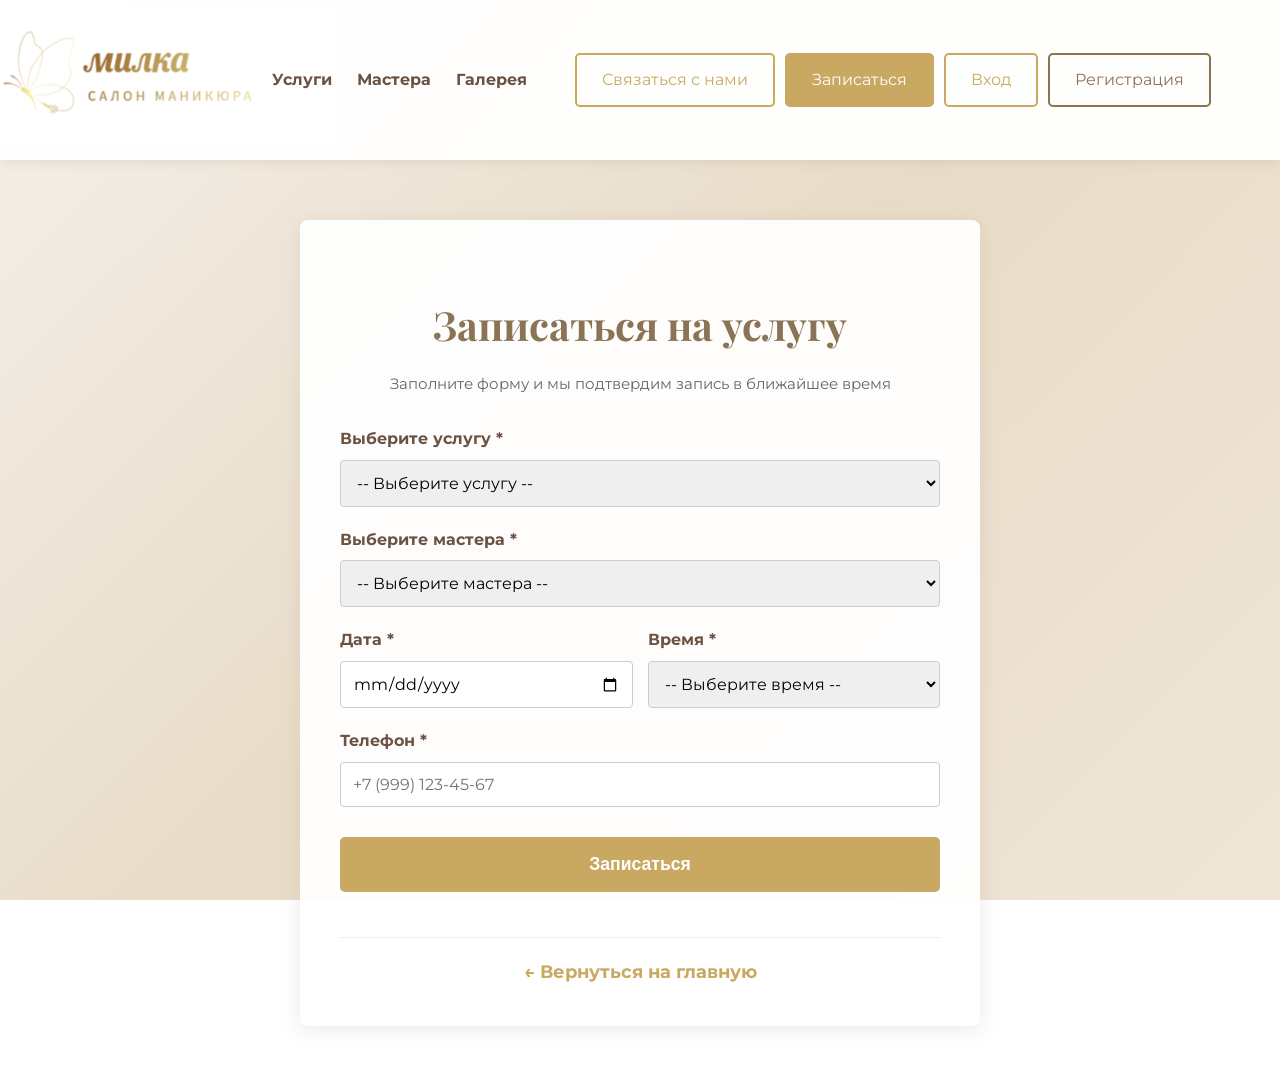
==== appointment.html @ 0c0ec525 "fail" ====
<!DOCTYPE html>
<html lang="ru">
<head>
    <!-- Основные настройки страницы -->
    <meta charset="UTF-8">
    <meta name="viewport" content="width=device-width, initial-scale=1.0">
    <title>Записаться на услугу - Студия маникюра "Милка"</title>
    
    <!-- Подключение стилей -->
    <link rel="stylesheet" href="css/style.css">
    
    <!-- Подключение шрифтов Google Fonts -->
    <link rel="preconnect" href="https://fonts.googleapis.com">
    <link rel="preconnect" href="https://fonts.gstatic.com" crossorigin>
    <link href="https://fonts.googleapis.com/css2?family=Montserrat:wght@400;700&family=Playfair+Display:wght@700&display=swap" rel="stylesheet">
</head>
<body>
    <!-- Шапка сайта -->
    <header>
        <div class="container">
            <!-- Логотип -->
            <div class="logo">
                <img src="img/2026-03-20_21-55-19.png" alt="Логотип Студии маникюра">
            </div>
            
            <!-- Навигационное меню -->
            <nav>
                <ul>
                    <li><a href="salon_manicur.html#services">Услуги</a></li>
                    <li><a href="salon_manicur.html#masters">Мастера</a></li>
                    <li><a href="salon_manicur.html#gallery">Галерея</a></li>
                </ul>
            </nav>
            
            <!-- Кнопки в шапке -->
            <div class="header-actions">
                <a href="contact.html" class="btn-secondary">Связаться с нами</a>
                <a href="appointment.html" class="btn-primary">Записаться</a>
                <a href="login.html" class="btn-secondary" id="authLink">Вход</a>
                <a href="registration.html" class="btn-register" id="regLink">Регистрация</a>
                <a href="#" class="btn-secondary" id="logoutLink" style="display: none;">Выход</a>
            </div>
        </div>
    </header>

    <!-- Основная секция с формой записи -->
    <div class="appointment-page">
        <div class="container">
            <div class="appointment-form-wrapper">
                <!-- Заголовок формы -->
                <h2>Записаться на услугу</h2>
                <p class="form-subtitle">Заполните форму и мы подтвердим запись в ближайшее время</p>

                <!-- Сообщение об успехе (скрыто по умолчанию) -->
                <div id="successMessage" class="success-message">
                    <strong>✓ Заявка отправлена!</strong><br>
                    Мы свяжемся с вами в течение 15 минут для подтверждения записи.
                </div>

                <!-- Сообщение об ошибке (скрыто по умолчанию) -->
                <div id="errorMessage" class="error-message">
                    <strong>✗ Ошибка!</strong><br>
                    Пожалуйста, проверьте правильность заполнения полей.
                </div>

                <!-- Форма записи -->
                <form id="appointment-form">
                    <!-- Выбор услуги (загружается из базы данных через JS) -->
                    <label for="service-select">Выберите услугу *</label>
                    <select id="service-select" name="service" required>
                        <option value="">-- Выберите услугу --</option>
                    </select>
                    <div class="error-message" id="service-select-error"></div>

                    <!-- Выбор мастера (загружается из базы данных через JS) -->
                    <label for="master-select">Выберите мастера *</label>
                    <select id="master-select" name="master" required>
                        <option value="">-- Выберите мастера --</option>
                    </select>
                    <div class="error-message" id="master-select-error"></div>

                    <!-- Дата и время записи -->
                    <div class="form-row">
                        <div class="form-group">
                            <label for="appointment-date">Дата *</label>
                            <input type="date" id="appointment-date" name="date" required>
                            <div class="error-message" id="appointment-date-error"></div>
                        </div>
                        <div class="form-group">
                            <label for="appointment-time">Время *</label>
                            <select id="appointment-time" name="time" required>
                                <option value="">-- Выберите время --</option>
                                <option value="09:00">09:00</option>
                                <option value="10:00">10:00</option>
                                <option value="11:00">11:00</option>
                                <option value="12:00">12:00</option>
                                <option value="13:00">13:00</option>
                                <option value="14:00">14:00</option>
                                <option value="15:00">15:00</option>
                                <option value="16:00">16:00</option>
                                <option value="17:00">17:00</option>
                                <option value="18:00">18:00</option>
                                <option value="19:00">19:00</option>
                                <option value="20:00">20:00</option>
                            </select>
                            <div class="error-message" id="appointment-time-error"></div>
                        </div>
                    </div>

                    <!-- Контактный телефон -->
                    <label for="appointment-phone">Телефон *</label>
                    <input type="tel" id="appointment-phone" name="phone" placeholder="+7 (999) 123-45-67" required>
                    <div class="error-message" id="appointment-phone-error"></div>

                    <!-- Кнопка отправки формы -->
                    <button type="submit" class="btn-submit">Записаться</button>
                </form>

                <!-- Ссылка возврата на главную страницу -->
                <div class="back-link">
                    <a href="salon_manicur.html">← Вернуться на главную</a>
                </div>
            </div>
        </div>
    </div>

    <!-- Подключение JavaScript файла -->
    <script src="js/script.js"></script>
</body>
</html>
---- css/style.css ----
/* ============================================
   ОСНОВНЫЕ СТИЛИ САЙТА
   Студия маникюра "Милка"
   ============================================ */

/* --- Базовые настройки --- */
body {
    margin: 0;
    font-family: 'Montserrat', sans-serif;
    color: #4a4a4a;
    line-height: 1.6;
    background: linear-gradient(135deg, #f5f0eb 0%, #e8dcc8 50%, #f0e6d8 100%);
    background-attachment: fixed;
    min-height: 100vh;
}

.container {
    width: 90%;
    max-width: 1200px;
    margin: 0 auto;
    padding: 0 15px;
}

/* --- Заголовки --- */
h1, h2, h3 {
    font-family: 'Playfair Display', serif;
    text-align: center;
    margin-bottom: 20px;
}

h2 {
    font-size: 2.5em;
    color: #8b7355;
}

h3 {
    font-size: 1.5em;
    color: #6b5344;
}

/* --- Ссылки --- */
a {
    text-decoration: none;
    color: #c9a961;
}

/* --- Кнопки --- */
.btn-primary {
    background-color: #c9a961;
    color: #fff;
    border: 2px solid #c9a961;
    padding: 12px 25px;
    border-radius: 5px;
    margin: 5px;
    cursor: pointer;
    display: inline-block;
}

.btn-secondary {
    background-color: transparent;
    color: #c9a961;
    border: 2px solid #c9a961;
    padding: 12px 25px;
    border-radius: 5px;
    margin: 5px;
    cursor: pointer;
    display: inline-block;
}

.btn-register {
    background-color: transparent;
    color: #8b7355;
    border: 2px solid #8b7355;
    padding: 12px 25px;
    border-radius: 5px;
    margin: 5px;
    cursor: pointer;
    display: inline-block;
}

.btn-hero {
    background-color: #b89650;
    color: #fff;
    padding: 15px 30px;
    border-radius: 5px;
    margin: 5px;
    cursor: pointer;
    display: inline-block;
}

/* --- Шапка --- */
header {
    background-color: rgba(255, 255, 255, 0.95);
    padding: 15px 0;
    box-shadow: 0 2px 10px rgba(139, 115, 85, 0.15);
    position: sticky;
    top: 0;
    z-index: 1000;
}

header .container {
    display: flex;
    justify-content: space-between;
    align-items: center;
}

.logo img {
    height: 134px;
    width: 400px;
    margin: -5px -137px -7px -124px;
}

header nav ul {
    list-style: none;
    display: flex;
    margin: 0;
    padding: 0;
}

header nav ul li {
    margin-left: 25px;
}

header nav ul li a {
    font-weight: bold;
    color: #6b5344;
}

.header-actions {
    display: flex;
    align-items: center;
}

/* --- Главный экран (Hero) --- */
.hero {
    background: linear-gradient(135deg, rgba(139, 115, 85, 0.85) 0%, rgba(184, 150, 100, 0.8) 100%);
    text-align: center;
    padding: 100px 0;
    min-height: 500px;
    display: flex;
    align-items: center;
    justify-content: center;
    border-radius: 15px;
    margin: 20px;
    box-shadow: 0 10px 40px rgba(139, 115, 85, 0.3);
}

.hero h1 {
    font-size: 56px;
    margin-bottom: 15px;
    color: #fff;
}

.hero p {
    font-size: 1.2em;
    margin-bottom: 30px;
    color: #fff;
}

/* --- Услуги --- */
.services {
    padding: 60px 0;
}

.services-grid {
    display: grid;
    grid-template-columns: repeat(auto-fit, minmax(280px, 1fr));
    gap: 30px;
}

.service-item {
    text-align: center;
    background-color: rgba(255, 255, 255, 0.95);
    padding: 25px;
    border-radius: 8px;
    box-shadow: 0 4px 15px rgba(0, 0, 0, 0.08);
}

.service-item img {
    border-radius: 5px;
    margin-bottom: 15px;
    width: 100%;
    height: 200px;
    object-fit: cover;
}

.service-item h3 {
    font-size: 25.6px;
}

.service-item p {
    font-size: 15.2px;
    color: #666;
    margin-bottom: 15px;
}

.price {
    font-weight: bold;
    font-size: 19.2px;
    color: #8b7355;
    margin-top: 10px;
}

/* --- Галерея --- */
.gallery {
    padding: 60px 0;
}

.gallery-grid {
    display: grid;
    grid-template-columns: repeat(auto-fit, minmax(250px, 1fr));
    gap: 15px;
}

.gallery-item {
    overflow: hidden;
    border-radius: 10px;
}

.gallery-item img {
    width: 100%;
    height: 250px;
    object-fit: cover;
}

/* --- Мастера --- */
#masters {
    padding: 60px 0;
}

.masters-grid {
    display: grid;
    grid-template-columns: repeat(auto-fit, minmax(280px, 1fr));
    gap: 30px;
}

.master-card {
    text-align: center;
    background-color: rgba(255, 255, 255, 0.95);
    padding: 25px;
    border-radius: 8px;
    box-shadow: 0 4px 15px rgba(0, 0, 0, 0.08);
}

.master-card img {
    width: 150px;
    height: 150px;
    border-radius: 50%;
    object-fit: cover;
    margin: 0 auto 15px auto;
    border: 3px solid #c9a961;
}

.master-card h3 {
    margin-bottom: 5px;
}

.master-card p {
    font-size: 0.9em;
    color: #666;
}

/* --- Подвал --- */
footer {
    background-color: rgba(255, 255, 255, 0.95);
    padding: 60px 0;
    margin-top: 60px;
}

footer h2 {
    margin-bottom: 40px;
    color: #8b7355;
}

.contact-info {
    display: flex;
    justify-content: center;
    flex-wrap: wrap;
    gap: 30px;
    text-align: center;
    margin-bottom: 30px;
}

.contact-item {
    display: flex;
    align-items: center;
    gap: 10px;
}

.contact-item a,
.contact-item p {
    font-size: 1.1em;
    color: #333;
    margin: 0;
}

.contact-actions {
    text-align: center;
}

/* --- Страницы входа/регистрации/контактов --- */
.login-page,
.registration-page,
.contact-page {
    padding: 60px 0;
    min-height: calc(100vh - 100px);
}

.login-form-wrapper,
.registration-form-wrapper,
.contact-form-wrapper {
    background-color: rgba(255, 255, 255, 0.95);
    padding: 40px;
    border-radius: 8px;
    box-shadow: 0 4px 20px rgba(139, 115, 85, 0.15);
    max-width: 450px;
    width: 90%;
    margin: 0 auto;
}

.contact-form-wrapper {
    max-width: 600px;
}

.login-form-wrapper h2,
.registration-form-wrapper h2,
.contact-form-wrapper h2 {
    text-align: center;
    margin-bottom: 30px;
    color: #8b7355;
}

.login-form-wrapper label,
.registration-form-wrapper label,
.contact-form-wrapper label {
    display: block;
    margin-bottom: 8px;
    font-weight: bold;
    color: #6b5344;
}

.login-form-wrapper input,
.registration-form-wrapper input,
.contact-form-wrapper input,
.contact-form-wrapper textarea {
    width: 100%;
    padding: 12px;
    margin-bottom: 20px;
    border: 1px solid #ccc;
    border-radius: 4px;
    box-sizing: border-box;
    font-family: 'Montserrat', sans-serif;
}

/* Ошибки валидации */
input.input-error,
textarea.input-error,
select.input-error {
    border-color: #dc3545 !important;
    background-color: #fff8f8;
}

input.input-valid,
textarea.input-valid,
select.input-valid {
    border-color: #28a745 !important;
}

.error-message {
    color: #dc3545;
    font-size: 0.85em;
    margin-top: -10px;
    margin-bottom: 15px;
    padding: 0 5px;
    display: none;
}

.error-message.visible {
    display: block;
}

.contact-form-wrapper textarea {
    resize: vertical;
    min-height: 120px;
}

.login-form-wrapper .btn-primary,
.registration-form-wrapper .btn-primary {
    width: 100%;
    margin: 10px 0 20px 0;
}

.login-footer,
.registration-footer,
.login-back,
.registration-back,
.contact-back {
    text-align: center;
    margin-top: 15px;
    font-size: 0.9em;
    color: #666;
}

.login-footer a,
.registration-footer a,
.login-back a,
.registration-back a,
.contact-back a {
    color: #c9a961;
    font-weight: bold;
}

.login-back,
.registration-back,
.contact-back {
    margin-top: 25px;
    padding-top: 20px;
    border-top: 1px solid #eee;
}

/* --- Адаптивность --- */
@media (max-width: 768px) {
    header {
        padding: 10px 0;
    }

    header .container {
        flex-direction: column;
        gap: 15px;
    }

    .logo img {
        height: 60px;
        width: auto;
        margin: 0;
    }

    header nav ul {
        flex-wrap: wrap;
        justify-content: center;
        gap: 15px;
    }

    header nav ul li {
        margin: 0;
    }

    .header-actions {
        flex-wrap: wrap;
        justify-content: center;
        gap: 10px;
    }

    .hero {
        padding: 60px 15px;
        margin: 10px;
    }

    .hero h1 {
        font-size: 36px;
    }

    h2 {
        font-size: 28px;
    }

    .services-grid,
    .masters-grid {
        grid-template-columns: 1fr;
        gap: 20px;
    }

    .gallery-grid {
        grid-template-columns: repeat(2, 1fr);
        gap: 10px;
    }

    .contact-info {
        flex-direction: column;
    }
}

@media (max-width: 480px) {
    .hero h1 {
        font-size: 28px;
    }

    h2 {
        font-size: 24px;
    }

    .gallery-grid {
        grid-template-columns: 1fr;
    }

    .header-actions .btn {
        width: 100%;
        max-width: 250px;
    }
}

/* ============================================
   СТРАНИЦА ЗАПИСИ НА УСЛУГУ
   ============================================ */
.appointment-page {
    min-height: calc(100vh - 100px);
    padding: 60px 0;
}

.appointment-form-wrapper {
    background-color: rgba(255, 255, 255, 0.95);
    padding: 40px;
    border-radius: 8px;
    box-shadow: 0 4px 20px rgba(139, 115, 85, 0.15);
    max-width: 600px;
    width: 100%;
    margin: 0 auto;
}

.appointment-form-wrapper h2 {
    text-align: center;
    margin-bottom: 10px;
    color: #8b7355;
}

.appointment-form-wrapper .form-subtitle {
    text-align: center;
    color: #666;
    margin-bottom: 30px;
    font-size: 0.95em;
}

.appointment-form-wrapper label {
    display: block;
    margin-bottom: 8px;
    font-weight: bold;
    color: #6b5344;
}

.appointment-form-wrapper input[type="text"],
.appointment-form-wrapper input[type="email"],
.appointment-form-wrapper input[type="tel"],
.appointment-form-wrapper input[type="date"],
.appointment-form-wrapper select,
.appointment-form-wrapper textarea {
    width: 100%;
    padding: 12px;
    margin-bottom: 20px;
    border: 1px solid #ccc;
    border-radius: 4px;
    box-sizing: border-box;
    font-family: 'Montserrat', sans-serif;
    font-size: 1em;
}

.appointment-form-wrapper input:focus,
.appointment-form-wrapper select:focus,
.appointment-form-wrapper textarea:focus {
    outline: none;
    border-color: #c9a961;
    box-shadow: 0 0 5px rgba(201, 169, 97, 0.3);
}

.appointment-form-wrapper textarea {
    resize: vertical;
    min-height: 80px;
}

.appointment-form-wrapper .btn-submit {
    width: 100%;
    background-color: #c9a961;
    color: #fff;
    border: 2px solid #c9a961;
    padding: 15px 25px;
    border-radius: 5px;
    cursor: pointer;
    font-weight: bold;
    font-size: 1.1em;
    margin: 10px 0 20px 0;
    transition: all 0.3s ease;
}

.appointment-form-wrapper .btn-submit:hover {
    background-color: #b89650;
    border-color: #b89650;
}

.form-row {
    display: flex;
    gap: 15px;
}

.form-row .form-group {
    flex: 1;
}

.service-info {
    background-color: #f9f5f0;
    padding: 15px;
    border-radius: 5px;
    margin-bottom: 20px;
    border-left: 4px solid #c9a961;
}

.service-info p {
    margin: 5px 0;
    color: #6b5344;
}

.service-info .price-display {
    font-weight: bold;
    font-size: 1.2em;
    color: #8b7355;
}

.time-slots {
    display: grid;
    grid-template-columns: repeat(3, 1fr);
    gap: 10px;
    margin-bottom: 20px;
}

.time-slot {
    padding: 10px;
    border: 1px solid #ccc;
    border-radius: 4px;
    text-align: center;
    cursor: pointer;
    transition: all 0.3s ease;
    background-color: #fff;
}

.time-slot:hover {
    border-color: #c9a961;
    background-color: #fff9f0;
}

.time-slot.selected {
    background-color: #c9a961;
    color: #fff;
    border-color: #c9a961;
}

.time-slot.disabled {
    background-color: #f0f0f0;
    color: #999;
    cursor: not-allowed;
    border-color: #ddd;
}

.success-message {
    display: none;
    background-color: #d4edda;
    border: 1px solid #c3e6cb;
    color: #155724;
    padding: 20px;
    border-radius: 5px;
    text-align: center;
    margin-bottom: 20px;
}

.error-message {
    display: none;
    background-color: #f8d7da;
    border: 1px solid #f5c6cb;
    color: #721c24;
    padding: 20px;
    border-radius: 5px;
    text-align: center;
    margin-bottom: 20px;
}

@media (max-width: 600px) {
    .form-row {
        flex-direction: column;
        gap: 0;
    }

    .time-slots {
        grid-template-columns: repeat(2, 1fr);
    }

    .appointment-form-wrapper {
        padding: 25px;
    }
}

/* ============================================
   СТРАНИЦА КОНТАКТОВ
   ============================================ */
.contact-page {
    padding: 60px 0;
    min-height: calc(100vh - 100px);
}

.contact-page h2 {
    margin-bottom: 40px;
    color: #8b7355;
}

.contact-content {
    display: grid;
    grid-template-columns: 1fr 1fr;
    gap: 40px;
    margin-bottom: 60px;
}

.contact-info-block,
.contact-form-block {
    background-color: rgba(255, 255, 255, 0.95);
    padding: 40px;
    border-radius: 8px;
    box-shadow: 0 4px 20px rgba(139, 115, 85, 0.15);
}

.contact-info-block h3,
.contact-form-block h3 {
    text-align: center;
    margin-bottom: 30px;
    color: #8b7355;
    font-size: 1.8em;
}

.contact-item {
    display: flex;
    align-items: flex-start;
    gap: 15px;
    margin-bottom: 25px;
}

.contact-icon {
    font-size: 1.5em;
    min-width: 30px;
}

.contact-item strong {
    display: block;
    margin-bottom: 5px;
    color: #6b5344;
}

.contact-item p {
    margin: 0;
    color: #4a4a4a;
}

.contact-item a {
    color: #c9a961;
    font-weight: bold;
}

.contact-item a:hover {
    color: #8b7355;
}

.social-links {
    margin-top: 30px;
    padding-top: 25px;
    border-top: 1px solid #eee;
}

.social-links h4 {
    text-align: center;
    margin-bottom: 20px;
    color: #6b5344;
    font-family: 'Montserrat', sans-serif;
    font-weight: bold;
}

.social-buttons {
    display: flex;
    justify-content: center;
    gap: 15px;
    flex-wrap: wrap;
}

.social-btn {
    background-color: #c9a961;
    color: #fff;
    padding: 10px 20px;
    border-radius: 5px;
    text-decoration: none;
    font-weight: bold;
    transition: background-color 0.3s;
}

.social-btn:hover {
    background-color: #8b7355;
    color: #fff;
}

.contact-form-block label {
    display: block;
    margin-bottom: 8px;
    font-weight: bold;
    color: #6b5344;
}

.contact-form-block input[type="text"],
.contact-form-block input[type="tel"],
.contact-form-block input[type="email"],
.contact-form-block textarea {
    width: 100%;
    padding: 12px;
    margin-bottom: 20px;
    border: 1px solid #ccc;
    border-radius: 4px;
    box-sizing: border-box;
    font-family: 'Montserrat', sans-serif;
    font-size: 1em;
}

.contact-form-block textarea {
    resize: vertical;
    min-height: 120px;
}

.contact-form-block .btn-primary {
    width: 100%;
    margin: 10px 0 20px 0;
    font-size: 1.1em;
}

.back-link {
    text-align: center;
    margin-top: 25px;
    padding-top: 20px;
    border-top: 1px solid #eee;
}

.back-link a {
    color: #c9a961;
    font-weight: bold;
    font-size: 1.1em;
}
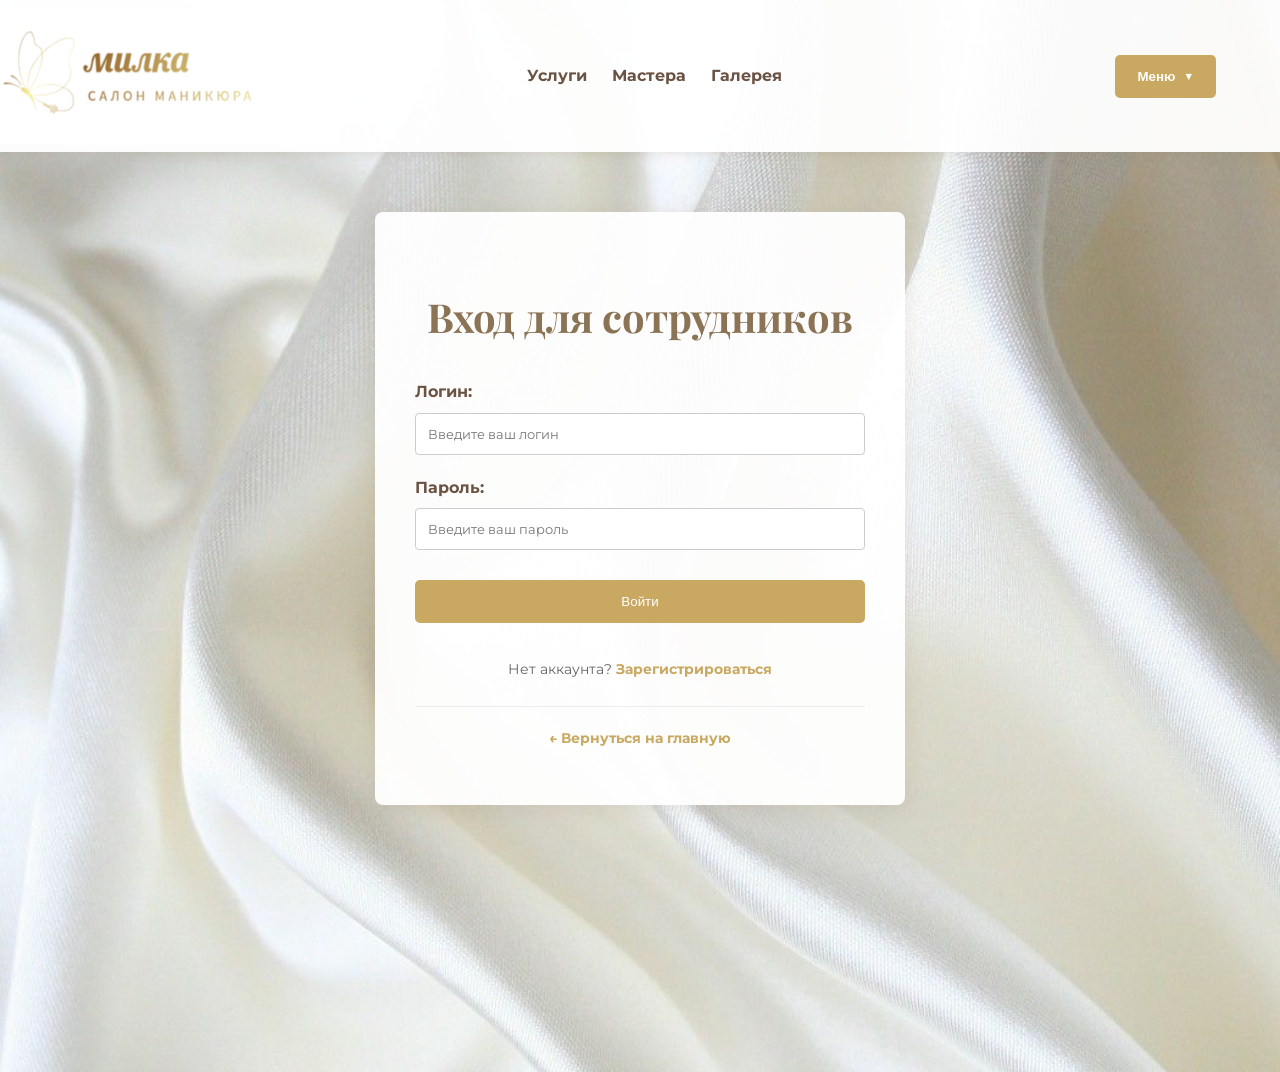
==== commit 55b4fa19: "завершение" ====
--- a/appointment.html
+++ b/appointment.html
@@ -7,7 +7,8 @@
     <title>Записаться на услугу - Студия маникюра "Милка"</title>
     
     <!-- Подключение стилей -->
-    <link rel="stylesheet" href="css/style.css">
+    <link rel="stylesheet" href="css/common.css">
+    <link rel="stylesheet" href="css/appointment.css">
     
     <!-- Подключение шрифтов Google Fonts -->
     <link rel="preconnect" href="https://fonts.googleapis.com">
@@ -26,19 +27,22 @@
             <!-- Навигационное меню -->
             <nav>
                 <ul>
-                    <li><a href="salon_manicur.html#services">Услуги</a></li>
-                    <li><a href="salon_manicur.html#masters">Мастера</a></li>
-                    <li><a href="salon_manicur.html#gallery">Галерея</a></li>
+                    <li><a href="index.html#services">Услуги</a></li>
+                    <li><a href="index.html#masters">Мастера</a></li>
+                    <li><a href="index.html#gallery">Галерея</a></li>
                 </ul>
             </nav>
             
             <!-- Кнопки в шапке -->
             <div class="header-actions">
-                <a href="contact.html" class="btn-secondary">Связаться с нами</a>
-                <a href="appointment.html" class="btn-primary">Записаться</a>
-                <a href="login.html" class="btn-secondary" id="authLink">Вход</a>
-                <a href="registration.html" class="btn-register" id="regLink">Регистрация</a>
-                <a href="#" class="btn-secondary" id="logoutLink" style="display: none;">Выход</a>
+                <button class="menu-toggle" id="menuToggle">Меню</button>
+                <div class="header-actions-menu" id="headerMenu">
+                    <a href="contact.html" class="btn-secondary">Связаться с нами</a>
+                    <a href="appointment.html" class="btn-primary">Записаться</a>
+                    <a href="login.html" class="btn-secondary" id="authLink">Вход</a>
+                    <a href="registration.html" class="btn-register" id="regLink">Регистрация</a>
+                    <a href="#" class="btn-secondary" id="logoutLink" style="display: none;">Выход</a>
+                </div>
             </div>
         </div>
     </header>
@@ -109,7 +113,7 @@
 
                     <!-- Контактный телефон -->
                     <label for="appointment-phone">Телефон *</label>
-                    <input type="tel" id="appointment-phone" name="phone" placeholder="+7 (999) 123-45-67" required>
+                    <input type="tel" id="appointment-phone" name="phone" placeholder="+7 (___) ___-__-__" pattern="\+7\s\(\d{3}\)\s\d{3}-\d{2}-\d{2}" required>
                     <div class="error-message" id="appointment-phone-error"></div>
 
                     <!-- Кнопка отправки формы -->
@@ -118,13 +122,14 @@
 
                 <!-- Ссылка возврата на главную страницу -->
                 <div class="back-link">
-                    <a href="salon_manicur.html">← Вернуться на главную</a>
+                    <a href="index.html">← Вернуться на главную</a>
                 </div>
             </div>
         </div>
     </div>
 
     <!-- Подключение JavaScript файла -->
-    <script src="js/script.js"></script>
+    <script src="js/common.js"></script>
+    <script src="js/appointment.js"></script>
 </body>
 </html>
--- a/css/common.css
+++ b/css/common.css
@@ -0,0 +1,381 @@
+/* ============================================
+   ОБЩИЕ СТИЛИ ДЛЯ ВСЕХ СТРАНИЦ
+   Студия маникюра "Милка"
+   ============================================ */
+
+/* --- Базовые настройки --- */
+body {
+    margin: 0;
+    font-family: 'Montserrat', sans-serif;
+    line-height: 1.6;
+    background: url("фон2.jpg");
+    background-size: cover;
+    background-repeat: no-repeat;
+    background-position: center;
+    min-height: 100vh;
+    
+}
+ /* body {
+    background: url("фон2.jpg");
+    background-size: cover;
+    background-repeat: no-repeat;
+    background-position: center;
+} */
+
+.container {
+    width: 90%;
+    max-width: 1200px;
+    margin: 0 auto;
+    padding: 0 15px;
+}
+
+/* --- Заголовки --- */
+h1, h2, h3 {
+    font-family: 'Playfair Display', serif;
+    text-align: center;
+    margin-bottom: 20px;
+}
+
+h2 {
+    font-size: 2.5em;
+    color: #8b7355;
+}
+
+h3 {
+    font-size: 1.5em;
+    color: #6b5344;
+}
+
+/* --- Ссылки --- */
+a {
+    text-decoration: none;
+    color: #c9a961;
+}
+
+/* --- Кнопки --- */
+.btn-primary {
+    background-color: #c9a961;
+    color: #fff;
+    border: 2px solid #c9a961;
+    padding: 12px 25px;
+    border-radius: 5px;
+    margin: 5px;
+    cursor: pointer;
+    display: inline-block;
+}
+
+.btn-secondary {
+    background-color: transparent;
+    color: #c9a961;
+    border: 2px solid #c9a961;
+    padding: 12px 25px;
+    border-radius: 5px;
+    margin: 5px;
+    cursor: pointer;
+    display: inline-block;
+}
+
+.btn-register {
+    background-color: transparent;
+    color: #8b7355;
+    border: 2px solid #8b7355;
+    padding: 12px 25px;
+    border-radius: 5px;
+    margin: 5px;
+    cursor: pointer;
+    display: inline-block;
+}
+
+.btn-hero {
+    background-color: #b89650;
+    color: #fff;
+    padding: 15px 30px;
+    border-radius: 5px;
+    margin: 5px;
+    cursor: pointer;
+    display: inline-block;
+}
+
+/* --- Шапка --- */
+header {
+    background-color: rgba(255, 255, 255, 0.95);
+    padding: 15px 0;
+    box-shadow: 0 2px 10px rgba(139, 115, 85, 0.15);
+    position: sticky;
+    top: 0;
+    z-index: 1000;
+}
+
+header .container {
+    display: flex;
+    justify-content: space-between;
+    align-items: center;
+}
+
+.logo {
+    display: flex;
+    align-items: center;
+}
+
+.logo img {
+    height: 134px;
+    width: 400px;
+    margin: -5px -137px -7px -124px;
+}
+
+.logo-right {
+    margin-left: auto;
+}
+
+header nav {
+    display: flex;
+    justify-content: center;
+    flex: 1;
+    margin-right: 0;
+}
+
+header nav ul {
+    display: flex;
+    justify-content: center;
+    align-items: center;
+    list-style: none;
+    margin: 0;
+    padding: 0;
+    gap: 25px;
+}
+
+header nav ul li {
+    margin: 0;
+    display: flex;
+    align-items: center;
+}
+
+.menu-toggle {
+    margin-left: 10px;
+}
+
+.header-actions {
+    margin-left: 0;
+}
+
+header nav ul li a {
+    font-weight: bold;
+    color: #6b5344;
+}
+
+/* --- Выпадающее меню кнопок --- */
+.header-actions {
+    position: relative;
+}
+
+.menu-toggle {
+    background-color: #c9a961;
+    color: #fff;
+    border: 2px solid #c9a961;
+    padding: 12px 20px;
+    border-radius: 5px;
+    cursor: pointer;
+    font-weight: bold;
+    display: flex;
+    align-items: center;
+    gap: 8px;
+    transition: background-color 0.3s ease;
+}
+
+.menu-toggle:hover {
+    background-color: #b89650;
+    border-color: #b89650;
+}
+
+.menu-toggle::after {
+    content: '▼';
+    font-size: 0.8em;
+    transition: transform 0.3s ease;
+}
+
+.menu-toggle.active::after {
+    transform: rotate(180deg);
+}
+
+.header-actions-menu {
+    display: none;
+    position: absolute;
+    top: 100%;
+    right: 0;
+    background: linear-gradient(135deg, rgba(255, 255, 255, 0.98) 0%, rgba(245, 240, 235, 0.95) 100%);
+    box-shadow: 0 8px 25px rgba(139, 115, 85, 0.25);
+    border-radius: 10px;
+    padding: 12px;
+    min-width: 220px;
+    z-index: 1001;
+    margin-top: 8px;
+    backdrop-filter: blur(10px);
+    border: 1px solid rgba(201, 169, 97, 0.2);
+}
+
+.header-actions-menu.active {
+    display: block;
+    animation: slideDown 0.3s ease;
+}
+
+@keyframes slideDown {
+    from {
+        opacity: 0;
+        transform: translateY(-10px);
+    }
+    to {
+        opacity: 1;
+        transform: translateY(0);
+    }
+}
+
+.header-actions-menu a,
+.header-actions-menu .btn-primary,
+.header-actions-menu .btn-secondary,
+.header-actions-menu .btn-register {
+    display: block;
+    padding: 14px 20px;
+    margin: 6px 0;
+    background: linear-gradient(135deg, #c9a961 0%, #b89650 100%);
+    color: #fff;
+    border: none;
+    font-weight: bold;
+    text-align: center;
+    text-decoration: none;
+    border-radius: 8px;
+    transition: all 0.3s ease;
+    line-height: 1.4;
+    box-shadow: 0 2px 8px rgba(201, 169, 97, 0.3);
+}
+
+.header-actions-menu a:hover,
+.header-actions-menu .btn-primary:hover,
+.header-actions-menu .btn-secondary:hover,
+.header-actions-menu .btn-register:hover {
+    background: linear-gradient(135deg, #b89650 0%, #a08040 100%);
+    transform: translateY(-2px);
+    box-shadow: 0 4px 12px rgba(201, 169, 97, 0.4);
+}
+
+.header-actions-menu a:active,
+.header-actions-menu .btn-primary:active,
+.header-actions-menu .btn-secondary:active,
+.header-actions-menu .btn-register:active {
+    transform: translateY(0);
+}
+
+/* --- Подвал --- */
+footer {
+    background-color: rgba(255, 255, 255, 0.95);
+    padding: 60px 0;
+    margin-top: 60px;
+}
+
+footer h2 {
+    margin-bottom: 40px;
+    color: #8b7355;
+}
+
+.contact-info {
+    display: flex;
+    justify-content: center;
+    flex-wrap: wrap;
+    gap: 30px;
+    text-align: center;
+    margin-bottom: 30px;
+}
+
+.contact-item {
+    display: flex;
+    align-items: center;
+    gap: 10px;
+}
+
+.contact-item a,
+.contact-item p {
+    font-size: 1.1em;
+    color: #333;
+    margin: 0;
+}
+
+.contact-actions {
+    text-align: center;
+}
+
+/* --- Ошибки валидации (общие) --- */
+input.input-error,
+textarea.input-error,
+select.input-error {
+    border-color: red !important;
+    background-color: #fff8f8;
+}
+
+input.input-valid,
+textarea.input-valid,
+select.input-valid {
+    border-color: green !important;
+}
+
+.error-message {
+    color: #b33939;
+    font-size: 0.85em;
+    margin-top: 5px;
+    margin-bottom: 10px;
+    padding: 5px;
+    background-color: #ffcccc;
+    border-radius: 3px;
+    display: none;
+}
+
+/* --- Адаптивность (общая) --- */
+@media (max-width: 768px) {
+    header {
+        padding: 10px 0;
+    }
+
+    header .container {
+        flex-direction: column;
+        gap: 15px;
+    }
+
+    .logo img {
+        height: 60px;
+        width: auto;
+        margin: 0;
+    }
+
+    .logo-right {
+        display: none;
+    }
+
+    header nav ul {
+        flex-wrap: wrap;
+        justify-content: center;
+        gap: 15px;
+    }
+
+    header nav ul li {
+        margin: 0;
+    }
+
+    .header-actions {
+        flex-wrap: wrap;
+        justify-content: center;
+        gap: 10px;
+    }
+
+    h2 {
+        font-size: 28px;
+    }
+}
+
+@media (max-width: 480px) {
+    h2 {
+        font-size: 24px;
+    }
+
+    .header-actions .btn {
+        width: 100%;
+        max-width: 250px;
+    }
+}
--- a/css/appointment.css
+++ b/css/appointment.css
@@ -0,0 +1,198 @@
+/* ============================================
+   СТРАНИЦА ЗАПИСИ НА УСЛУГУ (appointment.html)
+   Студия маникюра "Милка"
+   ============================================ */
+
+/* --- Контейнер страницы --- */
+.appointment-page {
+    min-height: calc(100vh - 100px);
+    padding: 60px 0;
+}
+
+/* --- Обёртка формы --- */
+.appointment-form-wrapper {
+    background-color: rgba(255, 255, 255, 0.95);
+    padding: 40px;
+    border-radius: 8px;
+    box-shadow: 0 4px 20px rgba(139, 115, 85, 0.15);
+    max-width: 600px;
+    width: 100%;
+    margin: 0 auto;
+}
+
+/* --- Заголовок --- */
+.appointment-form-wrapper h2 {
+    text-align: center;
+    margin-bottom: 10px;
+    color: #8b7355;
+}
+
+.appointment-form-wrapper .form-subtitle {
+    text-align: center;
+    color: #666;
+    margin-bottom: 30px;
+    font-size: 0.95em;
+}
+
+/* --- Метки полей --- */
+.appointment-form-wrapper label {
+    display: block;
+    margin-bottom: 8px;
+    font-weight: bold;
+    color: #6b5344;
+}
+
+/* --- Поля ввода --- */
+.appointment-form-wrapper input[type="text"],
+.appointment-form-wrapper input[type="email"],
+.appointment-form-wrapper input[type="tel"],
+.appointment-form-wrapper input[type="date"],
+.appointment-form-wrapper select,
+.appointment-form-wrapper textarea {
+    width: 100%;
+    padding: 12px;
+    margin-bottom: 20px;
+    border: 1px solid #ccc;
+    border-radius: 4px;
+    box-sizing: border-box;
+    font-family: 'Montserrat', sans-serif;
+    font-size: 1em;
+}
+
+.appointment-form-wrapper input:focus,
+.appointment-form-wrapper select:focus,
+.appointment-form-wrapper textarea:focus {
+    outline: none;
+    border-color: #c9a961;
+    box-shadow: 0 0 5px rgba(201, 169, 97, 0.3);
+}
+
+.appointment-form-wrapper textarea {
+    resize: vertical;
+    min-height: 80px;
+}
+
+/* --- Кнопка отправки --- */
+.appointment-form-wrapper .btn-submit {
+    width: 100%;
+    background-color: #c9a961;
+    color: #fff;
+    border: 2px solid #c9a961;
+    padding: 15px 25px;
+    border-radius: 5px;
+    cursor: pointer;
+    font-weight: bold;
+    font-size: 1.1em;
+    margin: 10px 0 20px 0;
+    transition: all 0.3s ease;
+}
+
+.appointment-form-wrapper .btn-submit:hover {
+    background-color: #b89650;
+    border-color: #b89650;
+}
+
+/* --- Строки формы --- */
+.form-row {
+    display: flex;
+    gap: 15px;
+}
+
+.form-row .form-group {
+    flex: 1;
+}
+
+/* --- Информация об услуге --- */
+.service-info {
+    background-color: #f9f5f0;
+    padding: 15px;
+    border-radius: 5px;
+    margin-bottom: 20px;
+    border-left: 4px solid #c9a961;
+}
+
+.service-info p {
+    margin: 5px 0;
+    color: #6b5344;
+}
+
+.service-info .price-display {
+    font-weight: bold;
+    font-size: 1.2em;
+    color: #8b7355;
+}
+
+/* --- Временные слоты --- */
+.time-slots {
+    display: grid;
+    grid-template-columns: repeat(3, 1fr);
+    gap: 10px;
+    margin-bottom: 20px;
+}
+
+.time-slot {
+    padding: 10px;
+    border: 1px solid #ccc;
+    border-radius: 4px;
+    text-align: center;
+    cursor: pointer;
+    transition: all 0.3s ease;
+    background-color: #fff;
+}
+
+.time-slot:hover {
+    border-color: #c9a961;
+    background-color: #fff9f0;
+}
+
+.time-slot.selected {
+    background-color: #c9a961;
+    color: #fff;
+    border-color: #c9a961;
+}
+
+.time-slot.disabled {
+    background-color: #f0f0f0;
+    color: #999;
+    cursor: not-allowed;
+    border-color: #ddd;
+}
+
+/* --- Сообщения --- */
+.success-message {
+    display: none;
+    background-color: #d4edda;
+    border: 1px solid #c3e6cb;
+    color: #155724;
+    padding: 20px;
+    border-radius: 5px;
+    text-align: center;
+    margin-bottom: 20px;
+}
+
+.error-message {
+    display: none;
+    background-color: #f8d7da;
+    border: 1px solid #f5c6cb;
+    color: #721c24;
+    padding: 20px;
+    border-radius: 5px;
+    text-align: center;
+    margin-bottom: 20px;
+}
+
+/* --- Адаптивность --- */
+@media (max-width: 600px) {
+    .form-row {
+        flex-direction: column;
+        gap: 0;
+    }
+
+    .time-slots {
+        grid-template-columns: repeat(2, 1fr);
+    }
+
+    .appointment-form-wrapper {
+        padding: 25px;
+    }
+}
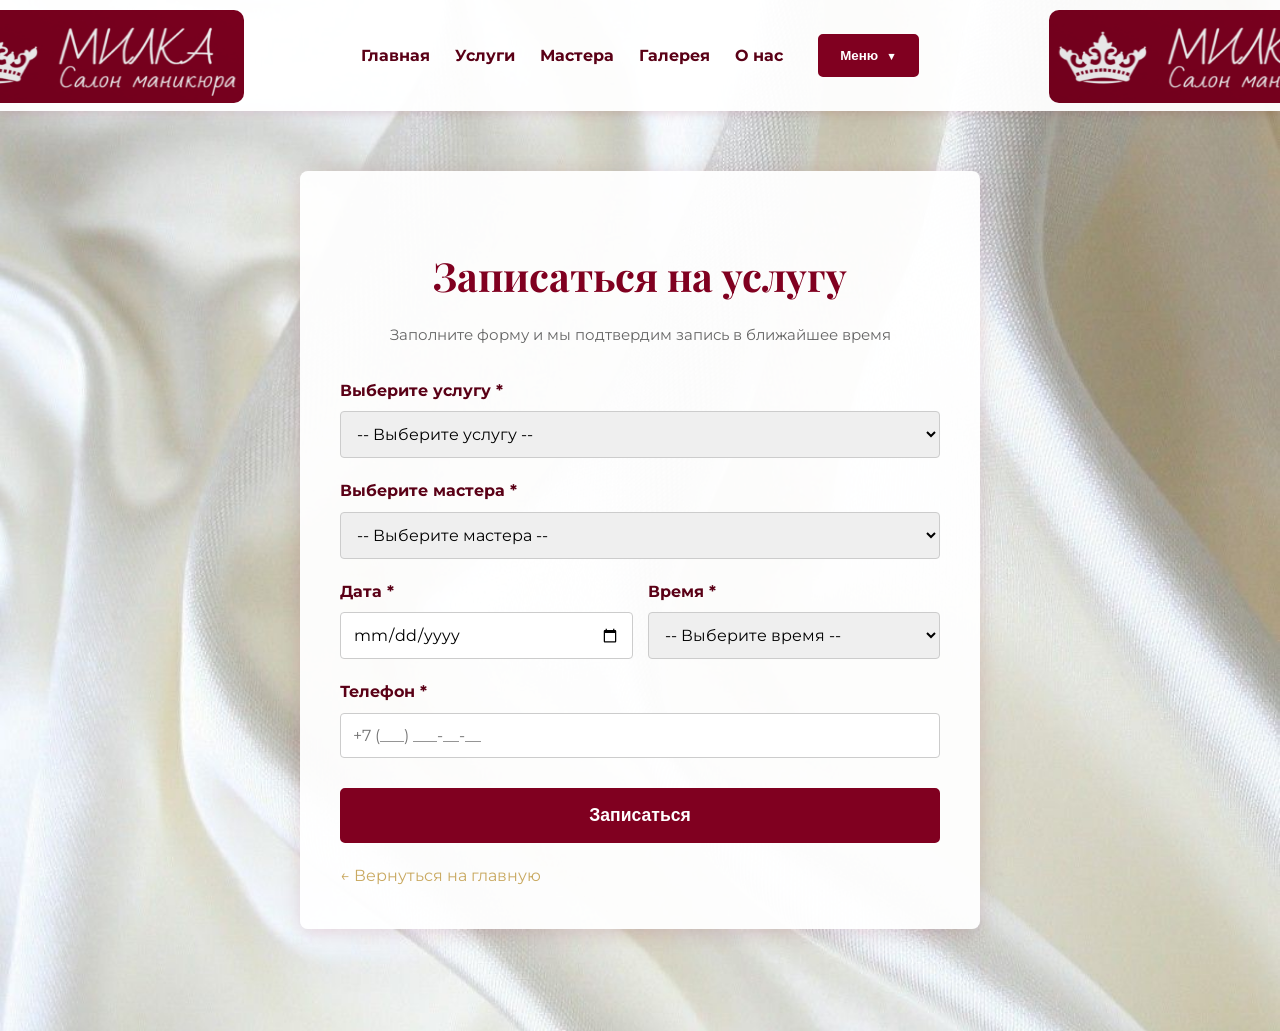
==== commit ee825e5f: "оформление" ====
--- a/appointment.html
+++ b/appointment.html
@@ -19,30 +19,31 @@
     <!-- Шапка сайта -->
     <header>
         <div class="container">
-            <!-- Логотип -->
-            <div class="logo">
-                <img src="img/2026-03-20_21-55-19.png" alt="Логотип Студии маникюра">
+            <div class="logo logo-left">
+                <img src="img/лого.png" alt="Логотип Студии маникюра">
             </div>
-            
-            <!-- Навигационное меню -->
             <nav>
                 <ul>
+                    <li><a href="index.html">Главная</a></li>
                     <li><a href="index.html#services">Услуги</a></li>
                     <li><a href="index.html#masters">Мастера</a></li>
                     <li><a href="index.html#gallery">Галерея</a></li>
+                    <li><a href="about.html">О нас</a></li>
+                    <li><button class="menu-toggle" id="menuToggle">Меню</button></li>
                 </ul>
             </nav>
-            
-            <!-- Кнопки в шапке -->
             <div class="header-actions">
-                <button class="menu-toggle" id="menuToggle">Меню</button>
                 <div class="header-actions-menu" id="headerMenu">
+                    <a href="about.html" class="btn-secondary">О нас</a>
                     <a href="contact.html" class="btn-secondary">Связаться с нами</a>
                     <a href="appointment.html" class="btn-primary">Записаться</a>
                     <a href="login.html" class="btn-secondary" id="authLink">Вход</a>
                     <a href="registration.html" class="btn-register" id="regLink">Регистрация</a>
                     <a href="#" class="btn-secondary" id="logoutLink" style="display: none;">Выход</a>
                 </div>
+            </div>
+            <div class="logo logo-right">
+                <img src="img/лого.png" alt="Логотип Студии маникюра">
             </div>
         </div>
     </header>
--- a/css/common.css
+++ b/css/common.css
@@ -13,7 +13,7 @@
     background-repeat: no-repeat;
     background-position: center;
     min-height: 100vh;
-    
+
 }
  /* body {
     background: url("фон2.jpg");
@@ -22,6 +22,13 @@
     background-position: center;
 } */
 
+:root {
+    --bordeaux-primary: #800020;
+    --bordeaux-dark: #5a0016;
+    --bordeaux-light: #a00028;
+    --bordeaux-accent: #c9a961;
+}
+
 .container {
     width: 90%;
     max-width: 1200px;
@@ -38,12 +45,12 @@
 
 h2 {
     font-size: 2.5em;
-    color: #8b7355;
+    color: var(--bordeaux-primary);
 }
 
 h3 {
     font-size: 1.5em;
-    color: #6b5344;
+    color: var(--bordeaux-dark);
 }
 
 /* --- Ссылки --- */
@@ -54,9 +61,9 @@
 
 /* --- Кнопки --- */
 .btn-primary {
-    background-color: #c9a961;
+    background-color: var(--bordeaux-primary);
     color: #fff;
-    border: 2px solid #c9a961;
+    border: 2px solid var(--bordeaux-primary);
     padding: 12px 25px;
     border-radius: 5px;
     margin: 5px;
@@ -66,8 +73,8 @@
 
 .btn-secondary {
     background-color: transparent;
-    color: #c9a961;
-    border: 2px solid #c9a961;
+    color: var(--bordeaux-primary);
+    border: 2px solid var(--bordeaux-primary);
     padding: 12px 25px;
     border-radius: 5px;
     margin: 5px;
@@ -77,8 +84,8 @@
 
 .btn-register {
     background-color: transparent;
-    color: #8b7355;
-    border: 2px solid #8b7355;
+    color: var(--bordeaux-dark);
+    border: 2px solid var(--bordeaux-dark);
     padding: 12px 25px;
     border-radius: 5px;
     margin: 5px;
@@ -87,7 +94,7 @@
 }
 
 .btn-hero {
-    background-color: #b89650;
+    background-color: var(--bordeaux-light);
     color: #fff;
     padding: 15px 30px;
     border-radius: 5px;
@@ -100,7 +107,7 @@
 header {
     background-color: rgba(255, 255, 255, 0.95);
     padding: 15px 0;
-    box-shadow: 0 2px 10px rgba(139, 115, 85, 0.15);
+    box-shadow: 0 2px 10px rgba(128, 0, 32, 0.15);
     position: sticky;
     top: 0;
     z-index: 1000;
@@ -118,9 +125,10 @@
 }
 
 .logo img {
-    height: 134px;
-    width: 400px;
+    height: 93px;
+    width: 304px;
     margin: -5px -137px -7px -124px;
+    border-radius: 10px;
 }
 
 .logo-right {
@@ -160,7 +168,7 @@
 
 header nav ul li a {
     font-weight: bold;
-    color: #6b5344;
+    color: var(--bordeaux-dark);
 }
 
 /* --- Выпадающее меню кнопок --- */
@@ -169,9 +177,9 @@
 }
 
 .menu-toggle {
-    background-color: #c9a961;
+    background-color: var(--bordeaux-primary);
     color: #fff;
-    border: 2px solid #c9a961;
+    border: 2px solid var(--bordeaux-primary);
     padding: 12px 20px;
     border-radius: 5px;
     cursor: pointer;
@@ -183,8 +191,8 @@
 }
 
 .menu-toggle:hover {
-    background-color: #b89650;
-    border-color: #b89650;
+    background-color: var(--bordeaux-dark);
+    border-color: var(--bordeaux-dark);
 }
 
 .menu-toggle::after {
@@ -203,14 +211,14 @@
     top: 100%;
     right: 0;
     background: linear-gradient(135deg, rgba(255, 255, 255, 0.98) 0%, rgba(245, 240, 235, 0.95) 100%);
-    box-shadow: 0 8px 25px rgba(139, 115, 85, 0.25);
+    box-shadow: 0 8px 25px rgba(128, 0, 32, 0.25);
     border-radius: 10px;
     padding: 12px;
     min-width: 220px;
     z-index: 1001;
     margin-top: 8px;
     backdrop-filter: blur(10px);
-    border: 1px solid rgba(201, 169, 97, 0.2);
+    border: 1px solid rgba(128, 0, 32, 0.2);
 }
 
 .header-actions-menu.active {
@@ -236,7 +244,7 @@
     display: block;
     padding: 14px 20px;
     margin: 6px 0;
-    background: linear-gradient(135deg, #c9a961 0%, #b89650 100%);
+    background: linear-gradient(135deg, var(--bordeaux-primary) 0%, var(--bordeaux-dark) 100%);
     color: #fff;
     border: none;
     font-weight: bold;
@@ -245,16 +253,16 @@
     border-radius: 8px;
     transition: all 0.3s ease;
     line-height: 1.4;
-    box-shadow: 0 2px 8px rgba(201, 169, 97, 0.3);
+    box-shadow: 0 2px 8px rgba(128, 0, 32, 0.3);
 }
 
 .header-actions-menu a:hover,
 .header-actions-menu .btn-primary:hover,
 .header-actions-menu .btn-secondary:hover,
 .header-actions-menu .btn-register:hover {
-    background: linear-gradient(135deg, #b89650 0%, #a08040 100%);
+    background: linear-gradient(135deg, var(--bordeaux-dark) 0%, var(--bordeaux-light) 100%);
     transform: translateY(-2px);
-    box-shadow: 0 4px 12px rgba(201, 169, 97, 0.4);
+    box-shadow: 0 4px 12px rgba(128, 0, 32, 0.4);
 }
 
 .header-actions-menu a:active,
@@ -273,7 +281,7 @@
 
 footer h2 {
     margin-bottom: 40px;
-    color: #8b7355;
+    color: var(--bordeaux-primary);
 }
 
 .contact-info {
--- a/css/appointment.css
+++ b/css/appointment.css
@@ -2,6 +2,13 @@
    СТРАНИЦА ЗАПИСИ НА УСЛУГУ (appointment.html)
    Студия маникюра "Милка"
    ============================================ */
+
+:root {
+    --bordeaux-primary: #800020;
+    --bordeaux-dark: #5a0016;
+    --bordeaux-light: #a00028;
+    --bordeaux-accent: #c9a961;
+}
 
 /* --- Контейнер страницы --- */
 .appointment-page {
@@ -14,7 +21,7 @@
     background-color: rgba(255, 255, 255, 0.95);
     padding: 40px;
     border-radius: 8px;
-    box-shadow: 0 4px 20px rgba(139, 115, 85, 0.15);
+    box-shadow: 0 4px 20px rgba(128, 0, 32, 0.15);
     max-width: 600px;
     width: 100%;
     margin: 0 auto;
@@ -24,7 +31,7 @@
 .appointment-form-wrapper h2 {
     text-align: center;
     margin-bottom: 10px;
-    color: #8b7355;
+    color: var(--bordeaux-primary);
 }
 
 .appointment-form-wrapper .form-subtitle {
@@ -39,7 +46,7 @@
     display: block;
     margin-bottom: 8px;
     font-weight: bold;
-    color: #6b5344;
+    color: var(--bordeaux-dark);
 }
 
 /* --- Поля ввода --- */
@@ -63,8 +70,8 @@
 .appointment-form-wrapper select:focus,
 .appointment-form-wrapper textarea:focus {
     outline: none;
-    border-color: #c9a961;
-    box-shadow: 0 0 5px rgba(201, 169, 97, 0.3);
+    border-color: var(--bordeaux-primary);
+    box-shadow: 0 0 5px rgba(128, 0, 32, 0.3);
 }
 
 .appointment-form-wrapper textarea {
@@ -75,9 +82,9 @@
 /* --- Кнопка отправки --- */
 .appointment-form-wrapper .btn-submit {
     width: 100%;
-    background-color: #c9a961;
+    background-color: var(--bordeaux-primary);
     color: #fff;
-    border: 2px solid #c9a961;
+    border: 2px solid var(--bordeaux-primary);
     padding: 15px 25px;
     border-radius: 5px;
     cursor: pointer;
@@ -88,8 +95,8 @@
 }
 
 .appointment-form-wrapper .btn-submit:hover {
-    background-color: #b89650;
-    border-color: #b89650;
+    background-color: var(--bordeaux-dark);
+    border-color: var(--bordeaux-dark);
 }
 
 /* --- Строки формы --- */
@@ -108,18 +115,18 @@
     padding: 15px;
     border-radius: 5px;
     margin-bottom: 20px;
-    border-left: 4px solid #c9a961;
+    border-left: 4px solid var(--bordeaux-primary);
 }
 
 .service-info p {
     margin: 5px 0;
-    color: #6b5344;
+    color: var(--bordeaux-dark);
 }
 
 .service-info .price-display {
     font-weight: bold;
     font-size: 1.2em;
-    color: #8b7355;
+    color: var(--bordeaux-primary);
 }
 
 /* --- Временные слоты --- */
@@ -141,14 +148,14 @@
 }
 
 .time-slot:hover {
-    border-color: #c9a961;
-    background-color: #fff9f0;
+    border-color: var(--bordeaux-primary);
+    background-color: #fff0f5;
 }
 
 .time-slot.selected {
-    background-color: #c9a961;
+    background-color: var(--bordeaux-primary);
     color: #fff;
-    border-color: #c9a961;
+    border-color: var(--bordeaux-primary);
 }
 
 .time-slot.disabled {
